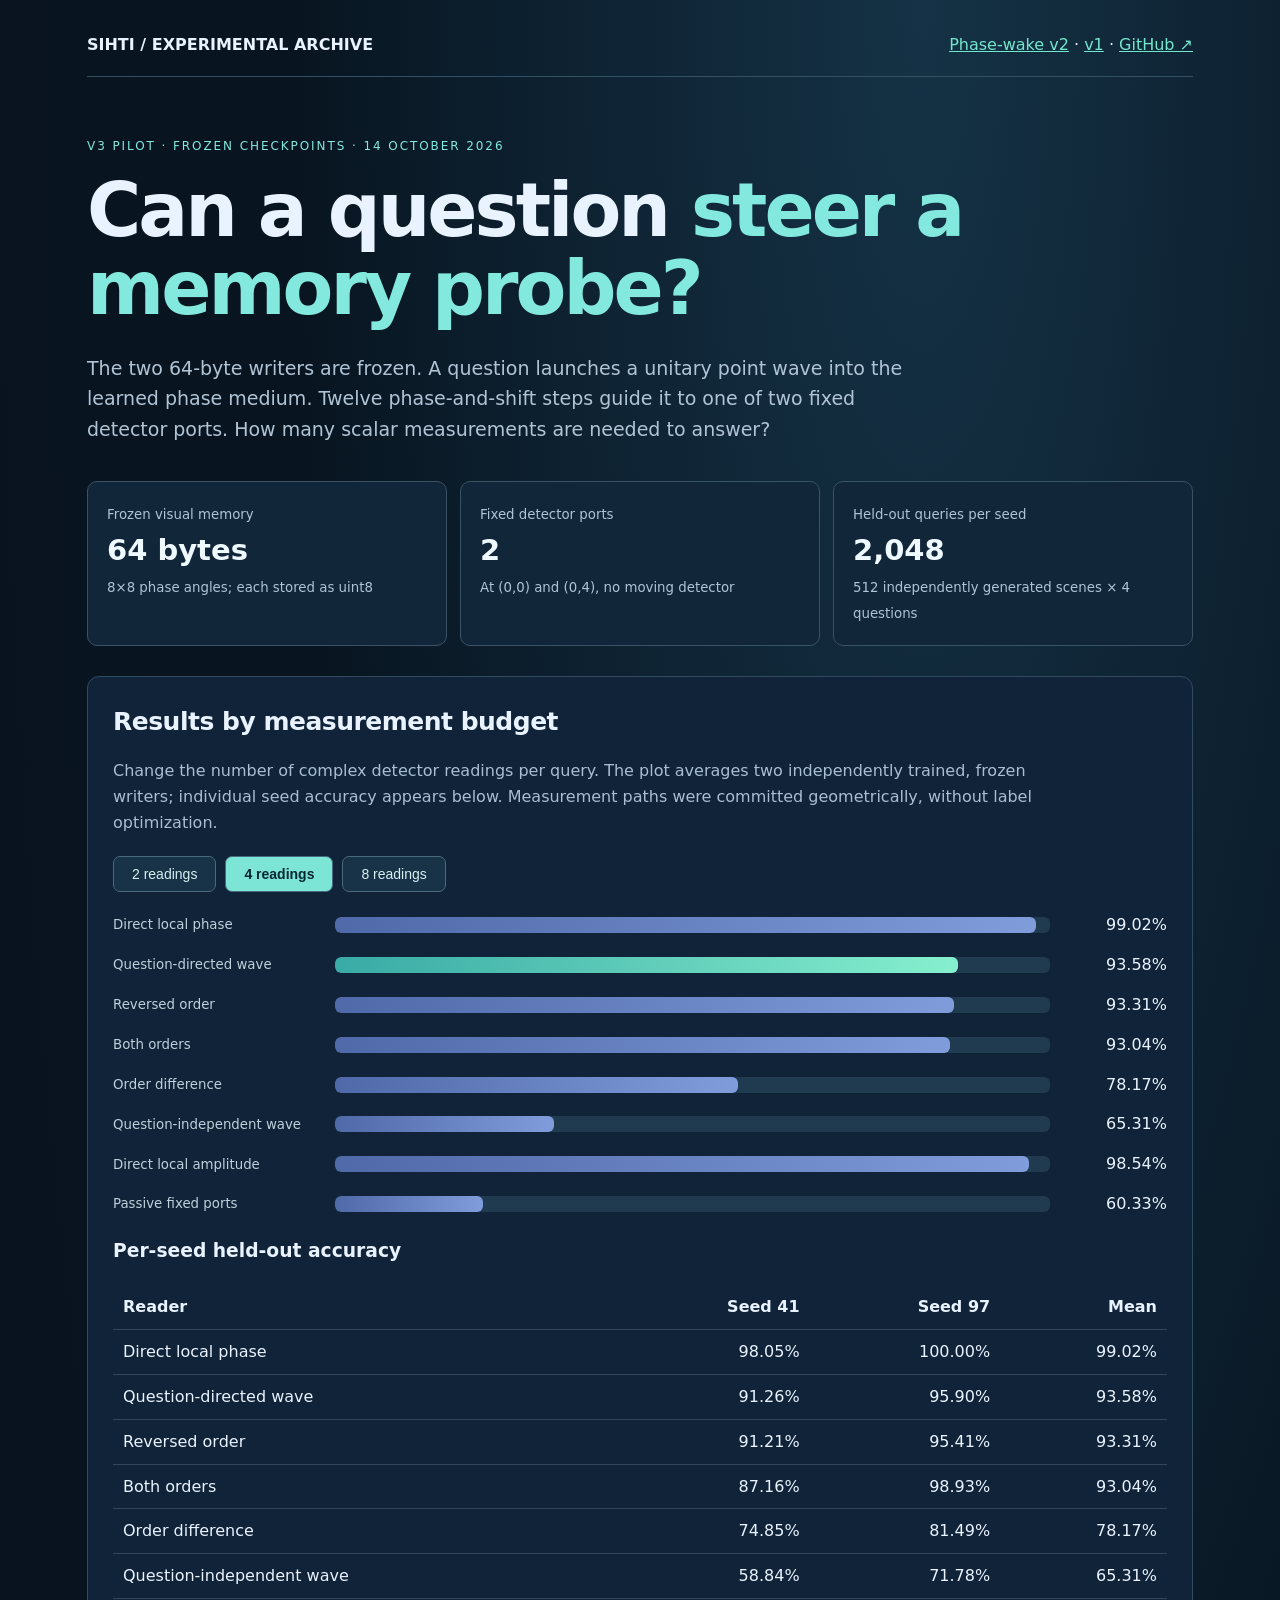
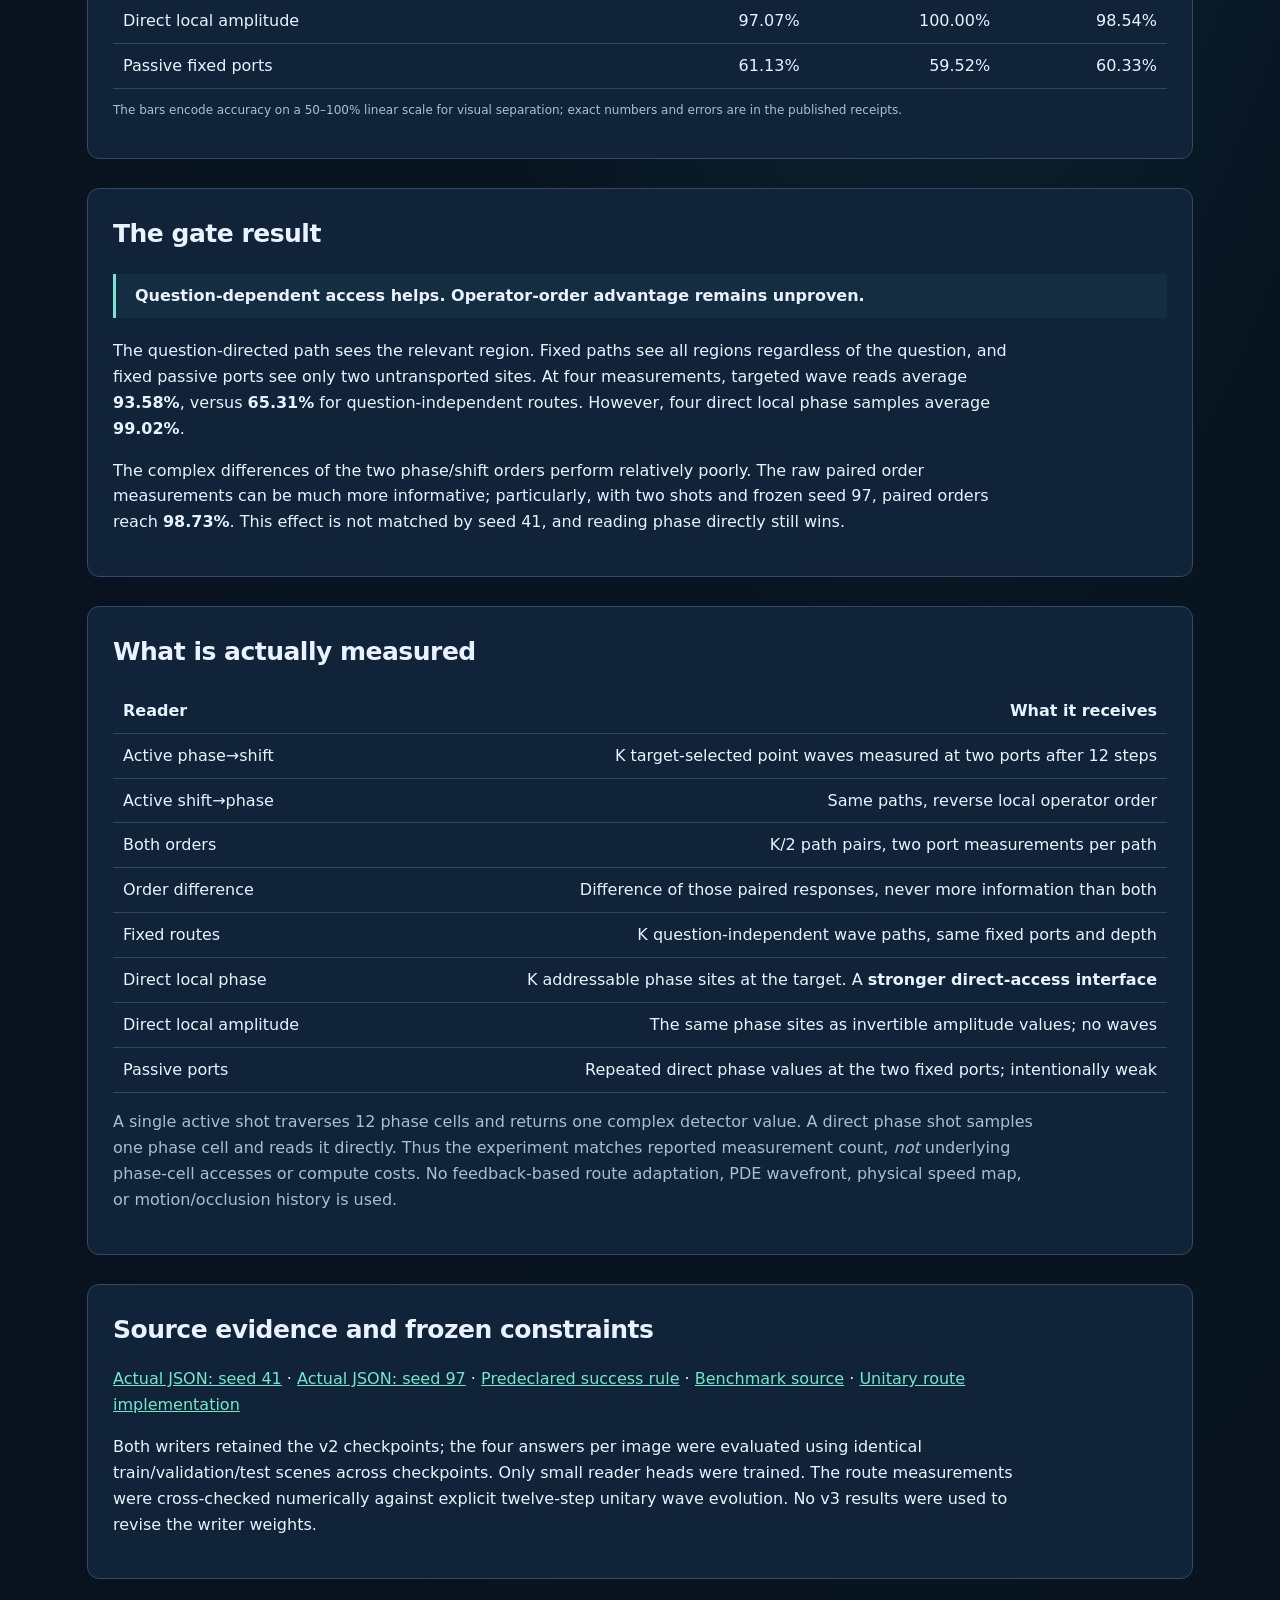
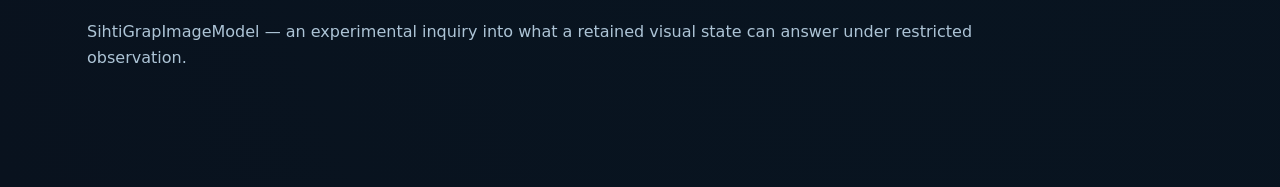
==== restricted_ports.html @ 1e2c60d9 "Publish measured frozen-writer restricted-port comparison on Pages" ====
<!doctype html>
<html lang="en">
<head>
<meta charset="utf-8"><meta name="viewport" content="width=device-width,initial-scale=1">
<title>Sihti · Frozen Two-Port Probe Gate</title>
<style>
:root{color-scheme:dark;font-family:Inter,system-ui,Arial,sans-serif}
*{box-sizing:border-box}body{background:radial-gradient(ellipse at 72% 0%,#153246 0%,#081521 48%,#09121e 100%);color:#e9f3ff;margin:0;line-height:1.62}a{color:#73e7ce}main{max-width:1150px;margin:0 auto;padding:32px 22px 100px}.nav{display:flex;justify-content:space-between;align-items:center;gap:16px;border-bottom:1px solid #345063;padding-bottom:18px;flex-wrap:wrap}.eyebrow{font-size:12px;letter-spacing:.16em;text-transform:uppercase;color:#83e8dd}h1{font-size:clamp(42px,6vw,74px);max-width:930px;line-height:1.05;letter-spacing:-.04em;margin:16px 0 25px}h1 em{color:#83e8dd;font-style:normal}.intro{font-size:19px;max-width:850px;color:#b1c4d6}.stats{display:grid;grid-template-columns:repeat(3,1fr);gap:13px;margin:36px 0 30px}.stat{background:#12263a;border:1px solid #395265;padding:19px;border-radius:10px}.stat strong{display:block;font-size:29px;color:#eefaff}.stat small{color:#aec4d4}.panel{margin:29px 0;padding:25px;border-radius:12px;border:1px solid #324b61;background:#102338}.panel h2{font-size:25px;letter-spacing:-.02em;margin:0 0 16px}.muted{color:#a9bed2}.controls{display:flex;flex-wrap:wrap;align-items:center;gap:9px;margin:20px 0}.controls button{border:1px solid #486a7a;background:#183247;color:#d7eff1;padding:9px 18px;border-radius:7px;cursor:pointer;font-size:14px}.controls button[aria-pressed=true]{background:#7ce5d6;color:#062731;font-weight:750}.plot-row{display:grid;grid-template-columns:210px 1fr 105px;gap:12px;align-items:center;margin:14px 0}.bar{background:#203b50;border-radius:6px;height:16px;overflow:hidden}.bar>div{height:100%;border-radius:6px;background:linear-gradient(90deg,#39aaa5,#86efce)}.bar>div.alt{background:linear-gradient(90deg,#5069a8,#809cda)}.score{font-variant-numeric:tabular-nums;text-align:right}.plot-row small{color:#bfd0da}.data-table{width:100%;border-collapse:collapse;font-variant-numeric:tabular-nums}td,th{padding:9px 10px;border-bottom:1px solid #32475a;text-align:left}td:nth-child(n+2),th:nth-child(n+2){text-align:right}.scroll{overflow-x:auto}code{color:#97e7d4}p{max-width:920px}.callout{border-left:3px solid #77e4d2;padding:9px 19px;background:#152d41;margin:20px 0}.foot{margin-top:40px;color:#adc4d6}.fine{font-size:12px;color:#abc0d4}@media(max-width:680px){.stats{grid-template-columns:1fr}.plot-row{grid-template-columns:125px minmax(0,1fr) 67px;gap:7px;font-size:12px}.panel{padding:16px}}
</style>
</head>
<body><main>
<nav class="nav"><strong>SIHTI / EXPERIMENTAL ARCHIVE</strong><span><a href="speedzones.html">Phase-wake v2</a> · <a href="index.html">v1</a> · <a href="https://github.com/anttiluode/SihtiGrapImageModel">GitHub ↗</a></span></nav>
<section style="margin:60px 0 36px"><div class="eyebrow">V3 PILOT · FROZEN CHECKPOINTS · 14 OCTOBER 2026</div><h1>Can a question <em>steer a memory probe?</em></h1>
<p class="intro">The two 64-byte writers are frozen. A question launches a unitary point wave into the learned phase medium. Twelve phase-and-shift steps guide it to one of two fixed detector ports. How many scalar measurements are needed to answer?</p></section>
<section class="stats"><div class="stat"><small>Frozen visual memory</small><strong>64 bytes</strong><small>8×8 phase angles; each stored as uint8</small></div><div class="stat"><small>Fixed detector ports</small><strong>2</strong><small>At (0,0) and (0,4), no moving detector</small></div><div class="stat"><small>Held-out queries per seed</small><strong>2,048</strong><small>512 independently generated scenes × 4 questions</small></div></section>
<section class="panel"><h2>Results by measurement budget</h2><p class="muted">Change the number of complex detector readings per query. The plot averages two independently trained, frozen writers; individual seed accuracy appears below. Measurement paths were committed geometrically, without label optimization.</p>
<div class="controls"><button id="budget2" data-k="2" aria-pressed="false">2 readings</button><button id="budget4" data-k="4" aria-pressed="true">4 readings</button><button id="budget8" data-k="8" aria-pressed="false">8 readings</button></div>
<div id="plot"><p>Loading the numerical receipts…</p></div>
<h3>Per-seed held-out accuracy</h3><div class="scroll"><table class="data-table"><thead><tr><th>Reader</th><th>Seed 41</th><th>Seed 97</th><th>Mean</th></tr></thead><tbody id="scoreRows"><tr><td colspan="4">Loading…</td></tr></tbody></table></div>
<p class="fine">The bars encode accuracy on a 50–100% linear scale for visual separation; exact numbers and errors are in the published receipts.</p></section>
<section class="panel"><h2>The gate result</h2><div class="callout"><strong>Question-dependent access helps. Operator-order advantage remains unproven.</strong></div><p>The question-directed path sees the relevant region. Fixed paths see all regions regardless of the question, and fixed passive ports see only two untransported sites. At four measurements, targeted wave reads average <strong>93.58%</strong>, versus <strong>65.31%</strong> for question-independent routes. However, four direct local phase samples average <strong>99.02%</strong>.</p><p>The complex differences of the two phase/shift orders perform relatively poorly. The raw paired order measurements can be much more informative; particularly, with two shots and frozen seed 97, paired orders reach <strong>98.73%</strong>. This effect is not matched by seed 41, and reading phase directly still wins.</p></section>
<section class="panel"><h2>What is actually measured</h2><div class="scroll"><table class="data-table"><thead><tr><th>Reader</th><th>What it receives</th></tr></thead><tbody>
<tr><td>Active phase→shift</td><td>K target-selected point waves measured at two ports after 12 steps</td></tr>
<tr><td>Active shift→phase</td><td>Same paths, reverse local operator order</td></tr>
<tr><td>Both orders</td><td>K/2 path pairs, two port measurements per path</td></tr>
<tr><td>Order difference</td><td>Difference of those paired responses, never more information than both</td></tr>
<tr><td>Fixed routes</td><td>K question-independent wave paths, same fixed ports and depth</td></tr>
<tr><td>Direct local phase</td><td>K addressable phase sites at the target. A <strong>stronger direct-access interface</strong></td></tr>
<tr><td>Direct local amplitude</td><td>The same phase sites as invertible amplitude values; no waves</td></tr>
<tr><td>Passive ports</td><td>Repeated direct phase values at the two fixed ports; intentionally weak</td></tr>
</tbody></table></div><p class="muted">A single active shot traverses 12 phase cells and returns one complex detector value. A direct phase shot samples one phase cell and reads it directly. Thus the experiment matches reported measurement count, <em>not</em> underlying phase-cell accesses or compute costs. No feedback-based route adaptation, PDE wavefront, physical speed map, or motion/occlusion history is used.</p></section>
<section class="panel"><h2>Source evidence and frozen constraints</h2><p><a href="results/restricted_ports/seed41.json">Actual JSON: seed 41</a> · <a href="results/restricted_ports/seed97.json">Actual JSON: seed 97</a> · <a href="FROZEN_PORT_PROTOCOL.md">Predeclared success rule</a> · <a href="train_probe_gate.py">Benchmark source</a> · <a href="probe_gate.py">Unitary route implementation</a></p>
<p>Both writers retained the v2 checkpoints; the four answers per image were evaluated using identical train/validation/test scenes across checkpoints. Only small reader heads were trained. The route measurements were cross-checked numerically against explicit twelve-step unitary wave evolution. No v3 results were used to revise the writer weights.</p></section>
<p class="foot">SihtiGrapImageModel — an experimental inquiry into what a retained visual state can answer under restricted observation.</p>
</main><script src="restricted_ports.js"></script></body></html>
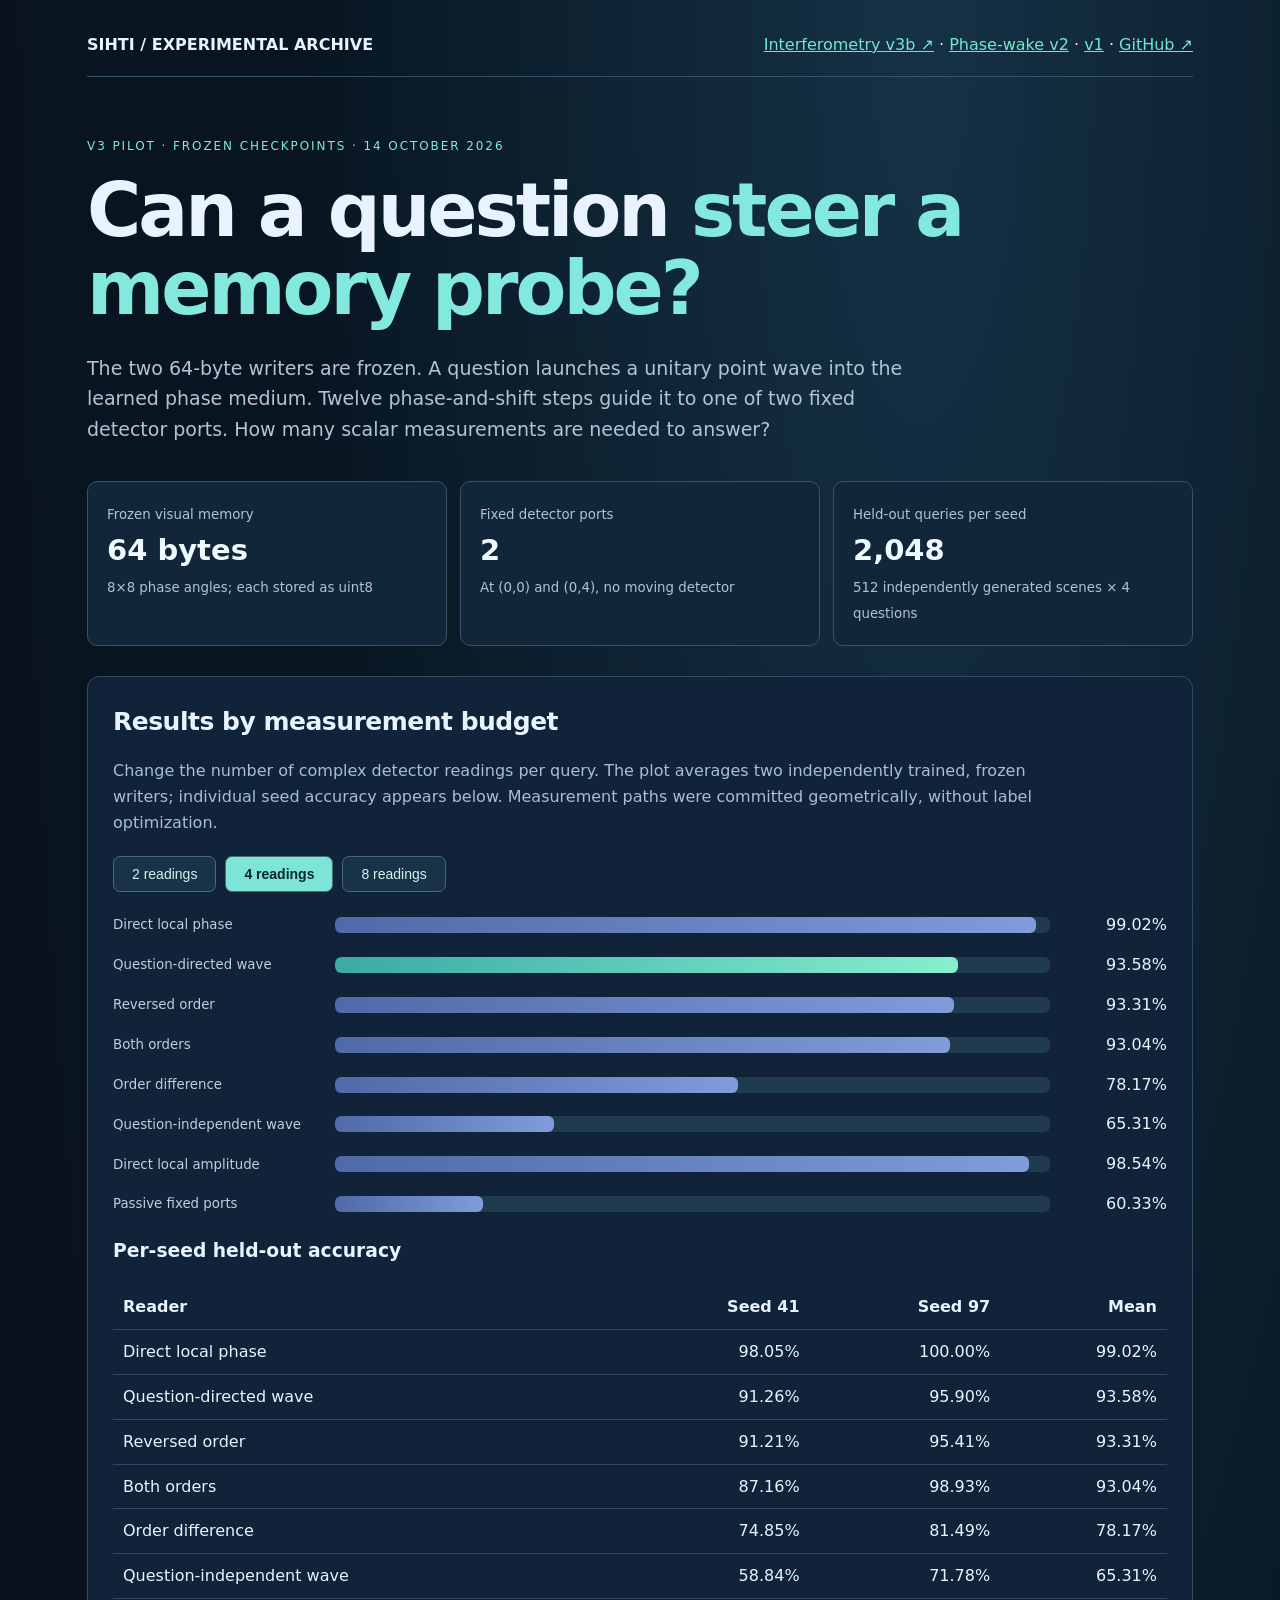
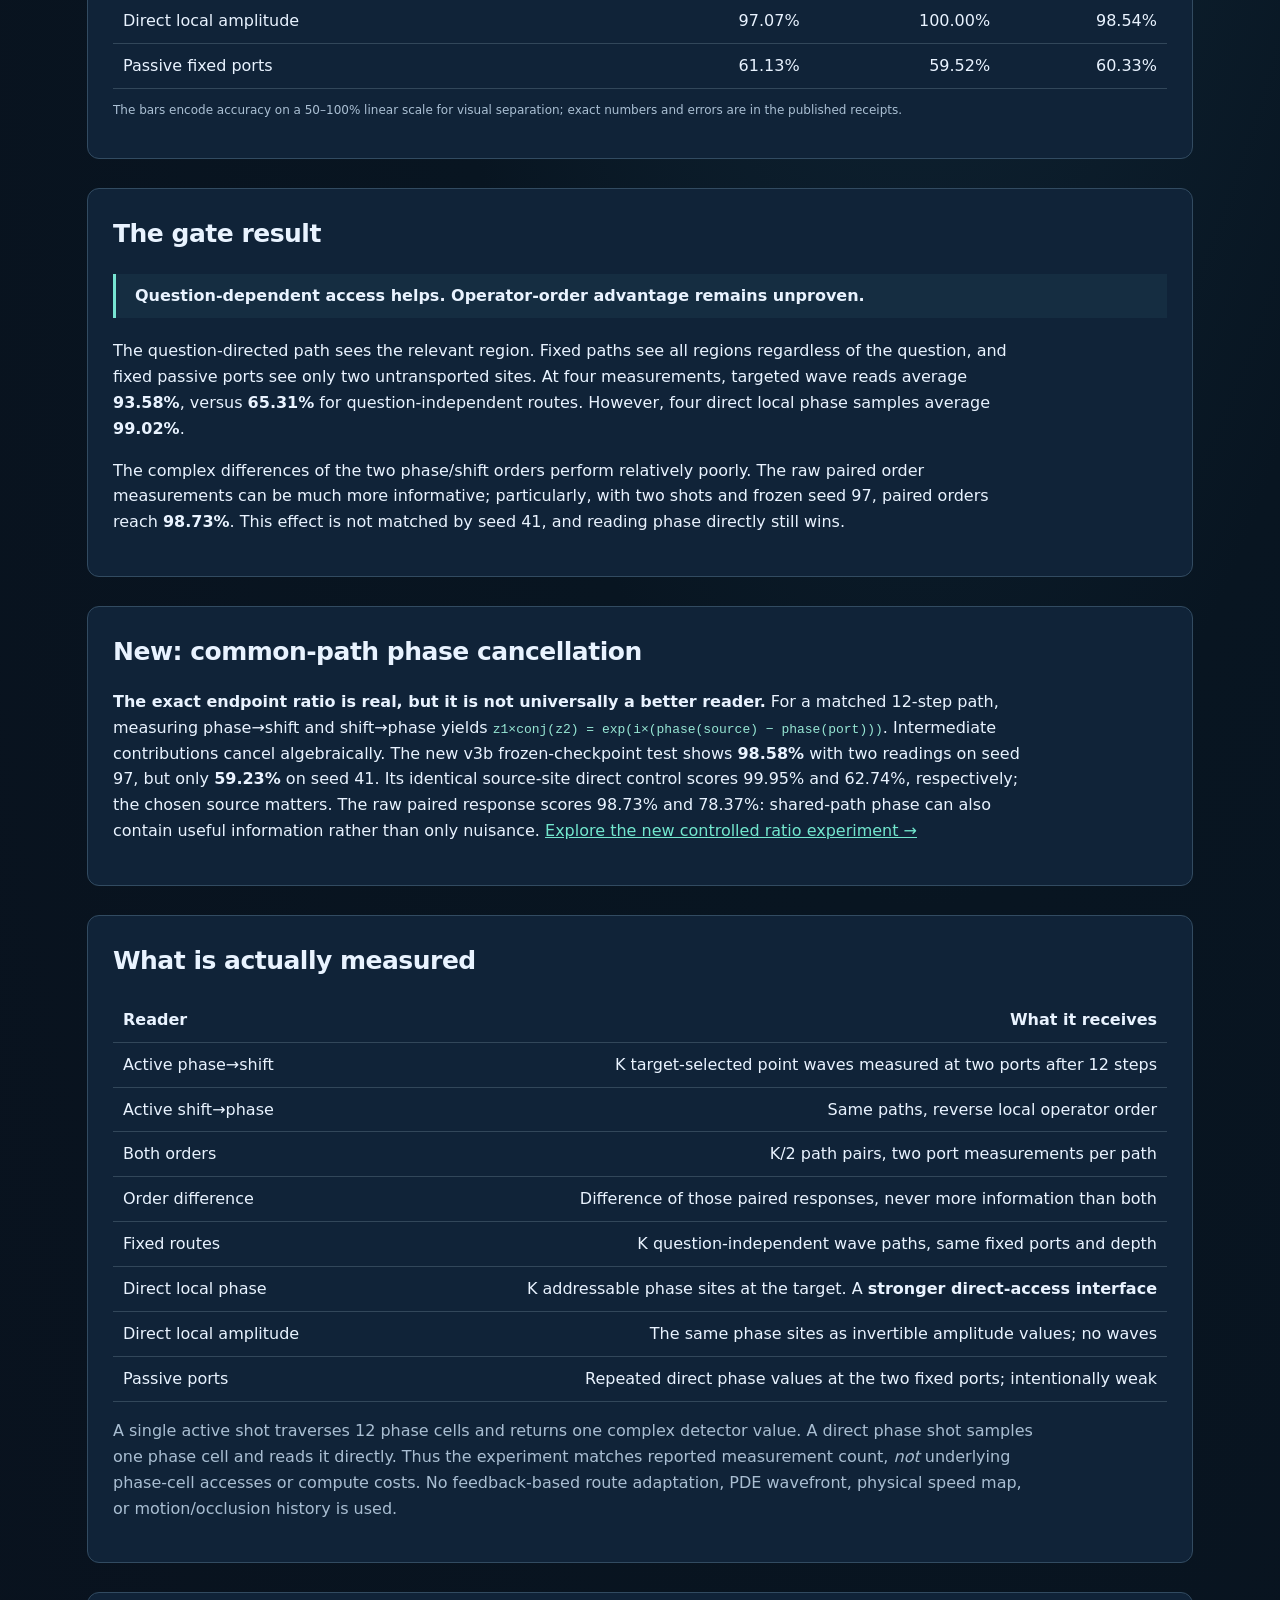
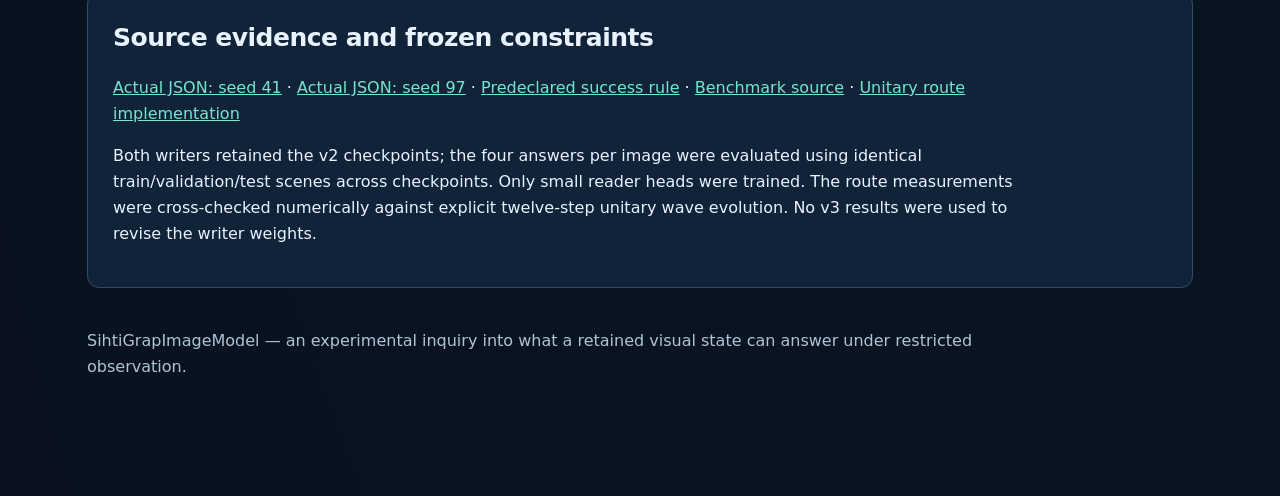
==== commit 0d4977d5: "Publish real-checkpoint interferometric ratio test, source-matched controls and falsified ceiling pr" ====
--- a/restricted_ports.html
+++ b/restricted_ports.html
@@ -9,7 +9,7 @@
 </style>
 </head>
 <body><main>
-<nav class="nav"><strong>SIHTI / EXPERIMENTAL ARCHIVE</strong><span><a href="speedzones.html">Phase-wake v2</a> · <a href="index.html">v1</a> · <a href="https://github.com/anttiluode/SihtiGrapImageModel">GitHub ↗</a></span></nav>
+<nav class="nav"><strong>SIHTI / EXPERIMENTAL ARCHIVE</strong><span><a href="interferometry.html">Interferometry v3b ↗</a> · <a href="speedzones.html">Phase-wake v2</a> · <a href="index.html">v1</a> · <a href="https://github.com/anttiluode/SihtiGrapImageModel">GitHub ↗</a></span></nav>
 <section style="margin:60px 0 36px"><div class="eyebrow">V3 PILOT · FROZEN CHECKPOINTS · 14 OCTOBER 2026</div><h1>Can a question <em>steer a memory probe?</em></h1>
 <p class="intro">The two 64-byte writers are frozen. A question launches a unitary point wave into the learned phase medium. Twelve phase-and-shift steps guide it to one of two fixed detector ports. How many scalar measurements are needed to answer?</p></section>
 <section class="stats"><div class="stat"><small>Frozen visual memory</small><strong>64 bytes</strong><small>8×8 phase angles; each stored as uint8</small></div><div class="stat"><small>Fixed detector ports</small><strong>2</strong><small>At (0,0) and (0,4), no moving detector</small></div><div class="stat"><small>Held-out queries per seed</small><strong>2,048</strong><small>512 independently generated scenes × 4 questions</small></div></section>
@@ -19,6 +19,17 @@
 <h3>Per-seed held-out accuracy</h3><div class="scroll"><table class="data-table"><thead><tr><th>Reader</th><th>Seed 41</th><th>Seed 97</th><th>Mean</th></tr></thead><tbody id="scoreRows"><tr><td colspan="4">Loading…</td></tr></tbody></table></div>
 <p class="fine">The bars encode accuracy on a 50–100% linear scale for visual separation; exact numbers and errors are in the published receipts.</p></section>
 <section class="panel"><h2>The gate result</h2><div class="callout"><strong>Question-dependent access helps. Operator-order advantage remains unproven.</strong></div><p>The question-directed path sees the relevant region. Fixed paths see all regions regardless of the question, and fixed passive ports see only two untransported sites. At four measurements, targeted wave reads average <strong>93.58%</strong>, versus <strong>65.31%</strong> for question-independent routes. However, four direct local phase samples average <strong>99.02%</strong>.</p><p>The complex differences of the two phase/shift orders perform relatively poorly. The raw paired order measurements can be much more informative; particularly, with two shots and frozen seed 97, paired orders reach <strong>98.73%</strong>. This effect is not matched by seed 41, and reading phase directly still wins.</p></section>
+<section class="panel"><h2>New: common-path phase cancellation</h2>
+<p><strong>The exact endpoint ratio is real, but it is not universally a better reader.</strong>
+For a matched 12-step path, measuring phase→shift and shift→phase yields
+<code>z1×conj(z2) = exp(i×(phase(source) − phase(port)))</code>.
+Intermediate contributions cancel algebraically. The new v3b frozen-checkpoint
+test shows <strong>98.58%</strong> with two readings on seed 97, but only
+<strong>59.23%</strong> on seed 41. Its identical source-site direct control
+scores 99.95% and 62.74%, respectively; the chosen source matters.
+The raw paired response scores 98.73% and 78.37%: shared-path phase
+can also contain useful information rather than only nuisance.
+<a href="interferometry.html">Explore the new controlled ratio experiment →</a></p></section>
 <section class="panel"><h2>What is actually measured</h2><div class="scroll"><table class="data-table"><thead><tr><th>Reader</th><th>What it receives</th></tr></thead><tbody>
 <tr><td>Active phase→shift</td><td>K target-selected point waves measured at two ports after 12 steps</td></tr>
 <tr><td>Active shift→phase</td><td>Same paths, reverse local operator order</td></tr>
